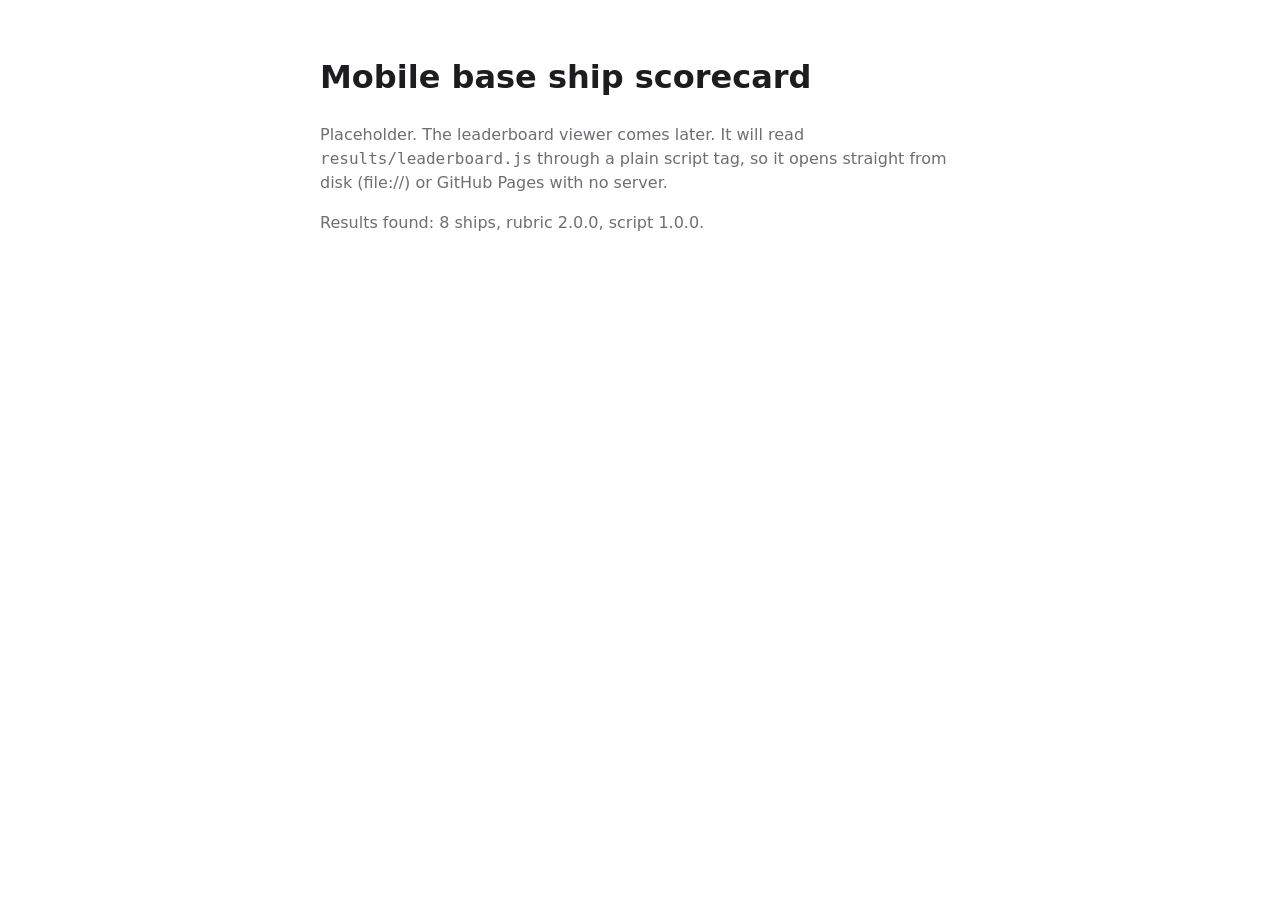
==== index.html @ 19b3c239 "Add scorecard repo: rubric 2.0.0, ship data, layouts and score script - rubric.yaml (2.0.0, loadout " ====
<!doctype html>
<html lang="en">
<head>
  <meta charset="utf-8">
  <meta name="viewport" content="width=device-width, initial-scale=1">
  <title>Ship Scorecard</title>
  <style>
    :root { --bg: #ffffff; --fg: #1d1d1f; --muted: #6e6e73; }
    @media (prefers-color-scheme: dark) { :root { --bg: #111114; --fg: #f2f2f5; --muted: #a1a1a8; } }
    body { margin: 0; padding: 32px 16px; background: var(--bg); color: var(--fg);
           font: 16px/1.5 system-ui, -apple-system, "Segoe UI", sans-serif; }
    main { max-width: 640px; margin: 0 auto; }
    p { color: var(--muted); }
  </style>
</head>
<body>
  <main>
    <h1>Mobile base ship scorecard</h1>
    <p>Placeholder. The leaderboard viewer comes later. It will read <code>results/leaderboard.js</code>
       through a plain script tag, so it opens straight from disk (file://) or GitHub Pages with no server.</p>
    <p id="status">Loading results…</p>
  </main>
  <!-- Data file written by scripts/score.py. It sets window.scorecardResults. -->
  <script src="results/leaderboard.js"></script>
  <script>
    var r = window.scorecardResults;
    document.getElementById("status").textContent = r
      ? "Results found: " + r.ships.length + " ships, rubric " + r.rubricVersion + ", script " + r.scriptVersion + "."
      : "No results yet. Run python3 scripts/score.py.";
  </script>
</body>
</html>
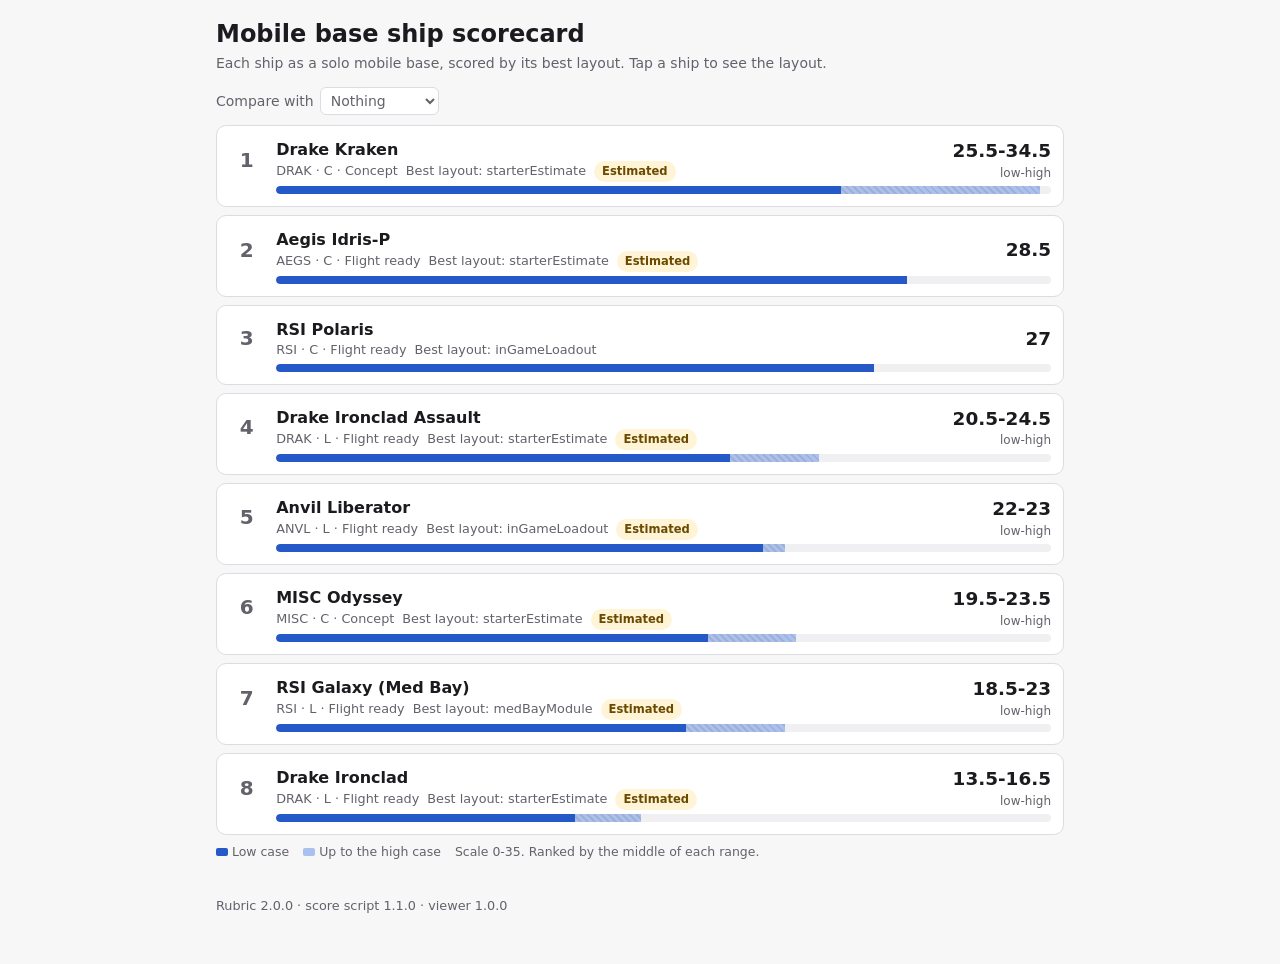
==== commit 6e70b7c2: "Add the offline leaderboard viewer (viewer 1.0.0, script 1.1.0) index.html now shows the ranked lead" ====
--- a/index.html
+++ b/index.html
@@ -3,30 +3,23 @@
 <head>
   <meta charset="utf-8">
   <meta name="viewport" content="width=device-width, initial-scale=1">
+  <meta name="color-scheme" content="light dark">
   <title>Ship Scorecard</title>
-  <style>
-    :root { --bg: #ffffff; --fg: #1d1d1f; --muted: #6e6e73; }
-    @media (prefers-color-scheme: dark) { :root { --bg: #111114; --fg: #f2f2f5; --muted: #a1a1a8; } }
-    body { margin: 0; padding: 32px 16px; background: var(--bg); color: var(--fg);
-           font: 16px/1.5 system-ui, -apple-system, "Segoe UI", sans-serif; }
-    main { max-width: 640px; margin: 0 auto; }
-    p { color: var(--muted); }
-  </style>
+  <link rel="stylesheet" href="viewer/viewer.css">
 </head>
 <body>
-  <main>
-    <h1>Mobile base ship scorecard</h1>
-    <p>Placeholder. The leaderboard viewer comes later. It will read <code>results/leaderboard.js</code>
-       through a plain script tag, so it opens straight from disk (file://) or GitHub Pages with no server.</p>
-    <p id="status">Loading results…</p>
+  <main id="app">
+    <noscript><p>The leaderboard needs JavaScript turned on.</p></noscript>
+    <p id="loading">Loading results…</p>
   </main>
-  <!-- Data file written by scripts/score.py. It sets window.scorecardResults. -->
+  <!--
+    Plain script tags, no server needed: this page works from file:// and from GitHub Pages.
+    results/leaderboard.js       written by scripts/score.py; sets window.scorecardResults
+    rubricVersions/index.js      written by scripts/score.py; lists old results snapshots
+    viewer/viewer.js             the viewer itself, versioned on its own (VIEWER_VERSION)
+  -->
   <script src="results/leaderboard.js"></script>
-  <script>
-    var r = window.scorecardResults;
-    document.getElementById("status").textContent = r
-      ? "Results found: " + r.ships.length + " ships, rubric " + r.rubricVersion + ", script " + r.scriptVersion + "."
-      : "No results yet. Run python3 scripts/score.py.";
-  </script>
+  <script src="rubricVersions/index.js"></script>
+  <script src="viewer/viewer.js"></script>
 </body>
 </html>
--- a/viewer/viewer.css
+++ b/viewer/viewer.css
@@ -0,0 +1,142 @@
+/* Leaderboard viewer styles. No outside fonts or libraries, so it works offline. */
+:root {
+  --bg: #f7f7f8;
+  --surface: #ffffff;
+  --surface-2: #f0f0f3;
+  --fg: #1b1b1f;
+  --muted: #62626b;
+  --border: #dcdce2;
+  --accent: #2459c7;
+  --accent-soft: #aac0ee;
+  --good: #1d7a43;
+  --bad: #b3261e;
+  --warn-bg: #fff4d6;
+  --warn-fg: #6b4a00;
+  --err-bg: #fde4e2;
+  --err-fg: #8a1c15;
+  --focus: #2459c7;
+}
+@media (prefers-color-scheme: dark) {
+  :root {
+    --bg: #111114;
+    --surface: #1b1b20;
+    --surface-2: #26262d;
+    --fg: #ececf1;
+    --muted: #a3a3ad;
+    --border: #34343d;
+    --accent: #7ea3f2;
+    --accent-soft: #3a4f80;
+    --good: #5cc98a;
+    --bad: #f28b82;
+    --warn-bg: #3a2f10;
+    --warn-fg: #f3d58a;
+    --err-bg: #3d1a18;
+    --err-fg: #f6b4ae;
+    --focus: #9db8f5;
+  }
+}
+
+* { box-sizing: border-box; }
+html { -webkit-text-size-adjust: 100%; }
+body {
+  margin: 0;
+  background: var(--bg);
+  color: var(--fg);
+  font: 16px/1.45 system-ui, -apple-system, "Segoe UI", Roboto, sans-serif;
+}
+main { max-width: 880px; margin: 0 auto; padding: 20px 16px 48px; }
+h1 { font-size: 1.5rem; margin: 0 0 4px; line-height: 1.2; }
+h2 { font-size: 1.1rem; margin: 28px 0 10px; }
+h3 { font-size: 0.95rem; margin: 18px 0 6px; color: var(--muted); font-weight: 600;
+     text-transform: uppercase; letter-spacing: 0.04em; }
+p { margin: 0 0 10px; }
+a { color: var(--accent); }
+code { font: 0.85em ui-monospace, SFMono-Regular, Menlo, Consolas, monospace;
+       background: var(--surface-2); padding: 1px 4px; border-radius: 4px; overflow-wrap: anywhere; }
+button, select { font: inherit; color: inherit; }
+:focus-visible { outline: 2px solid var(--focus); outline-offset: 2px; }
+
+.meta { color: var(--muted); font-size: 0.875rem; }
+.toolbar { display: flex; flex-wrap: wrap; gap: 8px 16px; align-items: center; margin: 14px 0 10px; }
+.toolbar label { font-size: 0.875rem; color: var(--muted); display: flex; gap: 6px; align-items: center; }
+select { background: var(--surface); border: 1px solid var(--border); border-radius: 6px; padding: 4px 6px; }
+
+.banner { border-radius: 8px; padding: 10px 12px; margin: 10px 0; font-size: 0.9rem; }
+.banner.warn { background: var(--warn-bg); color: var(--warn-fg); }
+.banner.error { background: var(--err-bg); color: var(--err-fg); }
+.banner ul { margin: 6px 0 0; padding-left: 20px; }
+.banner li { overflow-wrap: anywhere; }
+
+.badge { display: inline-block; font-size: 0.72rem; font-weight: 600; padding: 1px 7px;
+         border-radius: 999px; background: var(--surface-2); color: var(--muted);
+         border: 1px solid var(--border); white-space: nowrap; vertical-align: 1px; }
+.badge.est { background: var(--warn-bg); color: var(--warn-fg); border-color: transparent; }
+.badge.stale { background: var(--err-bg); color: var(--err-fg); border-color: transparent; }
+.badge.best { background: var(--accent); color: var(--surface); border-color: transparent; }
+
+/* Leaderboard rows */
+.board { list-style: none; margin: 0; padding: 0; display: grid; gap: 8px; }
+.row { display: grid; grid-template-columns: 2.2rem 1fr auto; gap: 4px 12px; align-items: center;
+       width: 100%; text-align: left; background: var(--surface); border: 1px solid var(--border);
+       border-radius: 10px; padding: 12px; cursor: pointer; }
+.row:hover { border-color: var(--accent); }
+.rank { font-size: 1.25rem; font-weight: 700; text-align: center; color: var(--muted); }
+.row .name { font-weight: 600; }
+.row .sub { font-size: 0.8rem; color: var(--muted); display: flex; flex-wrap: wrap; gap: 4px 8px; align-items: center; }
+.score { font-size: 1.15rem; font-weight: 700; text-align: right; white-space: nowrap; }
+.score small { display: block; font-size: 0.75rem; font-weight: 500; color: var(--muted); }
+.row .bar { grid-column: 2 / 4; }
+
+.bar { position: relative; height: 8px; background: var(--surface-2); border-radius: 4px; overflow: hidden; }
+.bar .lo { position: absolute; left: 0; top: 0; bottom: 0; background: var(--accent); border-radius: 4px 0 0 4px; }
+.bar .hi { position: absolute; top: 0; bottom: 0; background: var(--accent-soft);
+           background-image: repeating-linear-gradient(45deg, transparent 0 3px, rgba(127,127,127,.25) 3px 5px); }
+.bar .was { position: absolute; top: -2px; bottom: -2px; width: 2px; background: var(--fg); opacity: .65; }
+.legend { font-size: 0.78rem; color: var(--muted); display: flex; flex-wrap: wrap; gap: 4px 14px; margin-top: 8px; }
+.swatch { display: inline-block; width: 12px; height: 8px; border-radius: 2px; vertical-align: 0; margin-right: 4px; }
+
+.delta { font-size: 0.78rem; font-weight: 600; }
+.delta.up { color: var(--good); }
+.delta.down { color: var(--bad); }
+.delta.same { color: var(--muted); }
+
+/* Detail view */
+.back { display: inline-block; margin-bottom: 12px; text-decoration: none; font-weight: 600; }
+.headline { display: flex; flex-wrap: wrap; gap: 8px 20px; align-items: flex-end; justify-content: space-between; }
+.bigscore { font-size: 2rem; font-weight: 800; line-height: 1; }
+.bigscore small { font-size: 0.85rem; font-weight: 500; color: var(--muted); display: block; margin-top: 4px; }
+.tabs { display: flex; flex-wrap: wrap; gap: 6px; margin: 14px 0 4px; }
+.tab { border: 1px solid var(--border); background: var(--surface); border-radius: 999px; padding: 4px 12px;
+       cursor: pointer; font-size: 0.875rem; }
+.tab[aria-pressed="true"] { background: var(--accent); color: var(--surface); border-color: var(--accent); }
+.card { background: var(--surface); border: 1px solid var(--border); border-radius: 10px; padding: 12px; margin: 10px 0; }
+
+.cats { display: grid; gap: 8px; }
+.cat { background: var(--surface); border: 1px solid var(--border); border-radius: 10px; padding: 10px 12px; }
+.cat-head { display: grid; grid-template-columns: 1fr auto; gap: 2px 12px; align-items: baseline; }
+.cat-name { font-weight: 600; }
+.cat-score { font-weight: 700; white-space: nowrap; text-align: right; }
+.cat-score .max { font-weight: 400; color: var(--muted); font-size: 0.85rem; }
+.cat .bar { margin: 6px 0 6px; }
+.cat .src { font-size: 0.875rem; }
+.cat .fit { font-size: 0.8rem; color: var(--muted); }
+details { margin-top: 6px; font-size: 0.85rem; }
+details summary { cursor: pointer; color: var(--accent); }
+details p { color: var(--muted); margin: 6px 0 0; }
+
+table { width: 100%; border-collapse: collapse; font-size: 0.9rem; }
+th, td { text-align: left; padding: 6px 8px; border-bottom: 1px solid var(--border); vertical-align: top; }
+th { color: var(--muted); font-weight: 600; font-size: 0.8rem; }
+td.num, th.num { text-align: right; white-space: nowrap; }
+.table-wrap { overflow-x: auto; }
+
+ul.plain { margin: 0; padding-left: 18px; }
+ul.plain li { margin: 2px 0; }
+footer { margin-top: 36px; font-size: 0.8rem; color: var(--muted); }
+
+@media (max-width: 520px) {
+  main { padding: 14px 12px 40px; }
+  h1 { font-size: 1.3rem; }
+  .row { grid-template-columns: 1.8rem 1fr auto; padding: 10px; gap: 4px 8px; }
+  .bigscore { font-size: 1.7rem; }
+}
